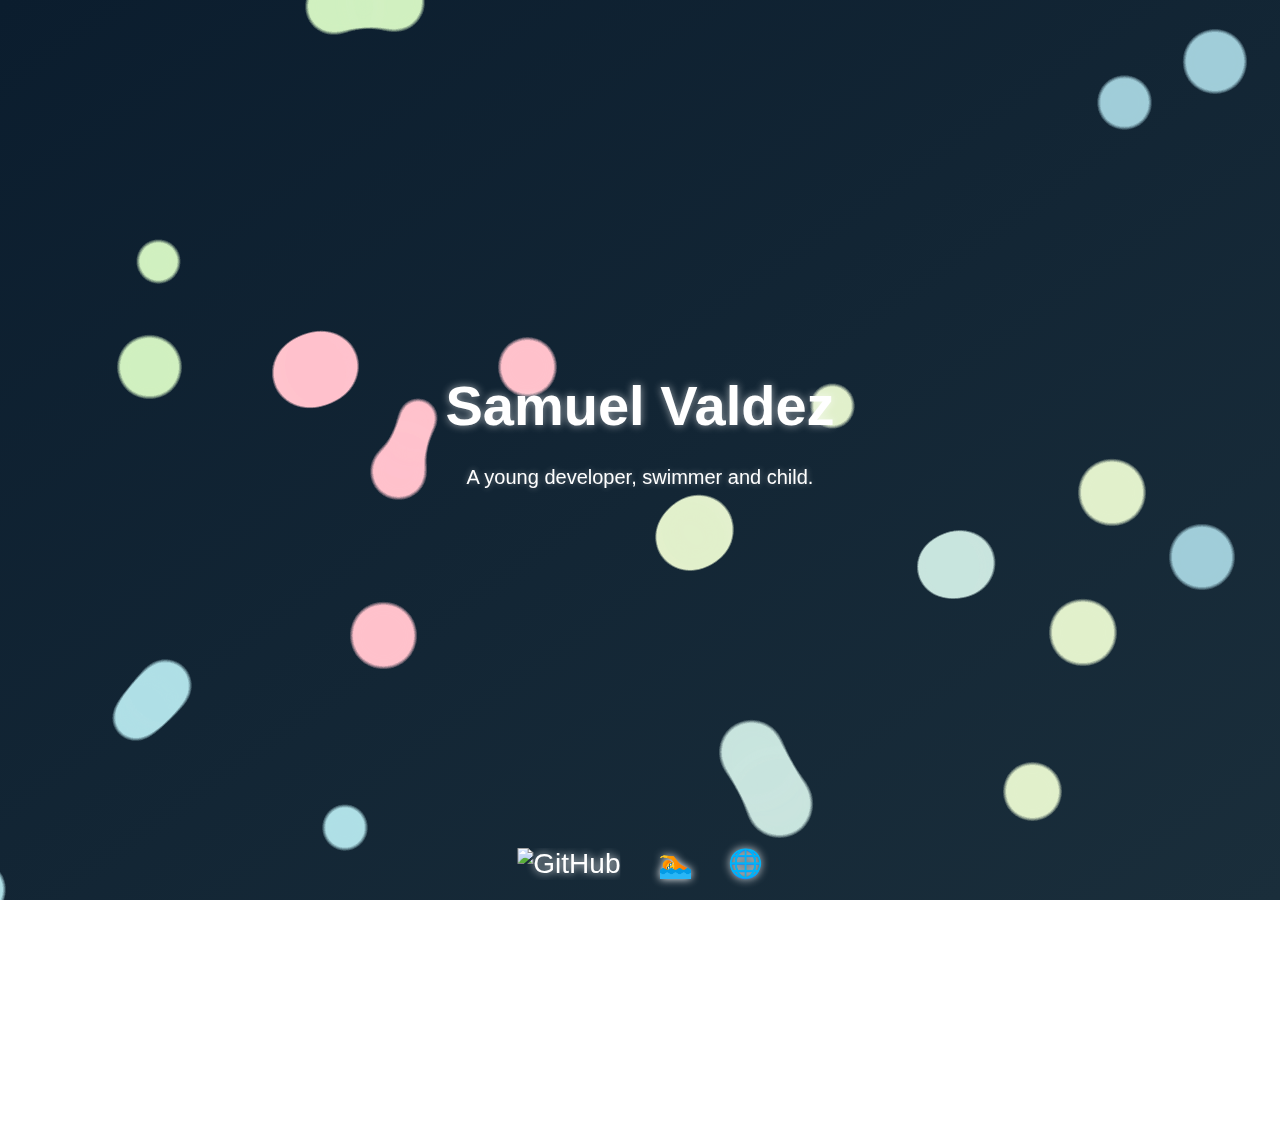
==== index.html @ 8b7f324b "Update index.html" ====
<!DOCTYPE html>
<html lang="en">
<head>
  <meta charset="UTF-8" />
  <title>Soothing Blob Galaxy</title>
  <style>
    html, body {
      margin: 0;
      padding: 0;
      overflow-x: auto;
      overflow-y: hidden;
      font-family: 'Segoe UI', sans-serif;
      scroll-behavior: smooth;
    }

    body {
      width: 200vw; /* Two horizontal sections */
      height: 100vh;
      background: linear-gradient(to bottom right, #0b1d2e, #1a2e3b);
      position: relative;
    }

    .section {
      position: relative;
      width: 100vw;
      height: 100vh;
      float: left;
    }

    .gooey-container {
      position: absolute;
      top: 0;
      left: 0;
      width: 200vw;
      height: 100vh;
      filter: url(#goo);
      pointer-events: none;
    }

    .blob {
      position: absolute;
      border-radius: 50%;
      mix-blend-mode: normal;
      animation: slow-jiggle 12s ease-in-out infinite;
      transform-origin: center;
      opacity: 0.6;
      box-shadow: 0 0 60px rgba(255, 255, 255, 0.1);
    }

    @keyframes slow-jiggle {
      0%, 100% { transform: scale(1) rotate(0deg); }
      50%  { transform: scale(1.02, 0.98) rotate(2deg); }
    }

    .name {
      position: absolute;
      color: white;
      font-size: 56px;
      font-weight: 600;
      z-index: 10;
      pointer-events: none;
      top: 45%;
      left: 50%;
      transform: translate(-50%, -50%);
      text-align: center;
      text-shadow: 0 0 8px rgba(255, 255, 255, 0.6);
    }

    .tagline {
      position: absolute;
      color: white;
      font-size: 20px;
      font-weight: 300;
      z-index: 10;
      pointer-events: none;
      top: 53%;
      left: 50%;
      transform: translate(-50%, -50%);
      text-align: center;
      text-shadow: 0 0 6px rgba(255, 255, 255, 0.4);
    }

    .footer-icons {
      position: absolute;
      bottom: 20px;
      left: 50%;
      transform: translateX(-50%);
      z-index: 20;
      text-align: center;
    }

    .footer-icons a {
      margin: 0 15px;
      font-size: 28px;
      color: white;
      text-decoration: none;
      text-shadow: 0 0 8px white;
      transition: transform 0.4s, color 0.4s;
    }

    .footer-icons a:hover {
      transform: scale(1.1);
      color: #80dfff;
      text-shadow: 0 0 10px #80dfff;
    }

    /* Optional: Hide scrollbar for aesthetic */
    ::-webkit-scrollbar {
      display: none;
    }
  </style>
</head>
<body>

  <!-- Section 1 -->
  <div class="section">
    <div class="name">Samuel Valdez</div>
    <div class="tagline">A young developer, swimmer and child.</div>
    <div class="footer-icons">
      <a href="https://github.com" target="_blank" title="GitHub">
        <img src="https://cdn.jsdelivr.net/gh/devicons/devicon/icons/github/github-original.svg" alt="GitHub" width="32" height="32" />
      </a>
      <a href="https://swimgym.nl" target="_blank" title="Swimgym">🏊</a>
      <a href="https://efrenvaldez.pro" target="_blank" title="efrenvaldez.pro">🌐</a>
    </div>
  </div>

  <!-- Section 2 -->
  <div class="section">
    <div class="name">Projects</div>
    <div class="tagline">A collection of my work and creations.</div>
  </div>

  <!-- Gooey Blobs -->
  <div class="gooey-container" id="container"></div>

  <!-- SVG Filter -->
  <svg xmlns="http://www.w3.org/2000/svg" style="display:none;">
    <filter id="goo">
      <feGaussianBlur in="SourceGraphic" stdDeviation="10" result="blur" />
      <feColorMatrix in="blur" mode="matrix"
        values="1 0 0 0 0  
                0 1 0 0 0  
                0 0 1 0 0  
                0 0 0 20 -10" result="goo" />
      <feComposite in="SourceGraphic" in2="goo" operator="atop"/>
    </filter>
  </svg>

  <!-- Blob Script -->
  <script>
    const container = document.getElementById('container');
    const width = window.innerWidth * 2; // cover 200vw
    const height = window.innerHeight;

    const softColors = [
      '#FFC1CC', '#D0F0C0', '#B0E0E6', '#E0BBE4',
      '#FCD5CE', '#C9E4DE', '#FFDAC1', '#B5EAD7',
      '#E2F0CB', '#A0CED9'
    ];

    const blobData = [];

    const groups = softColors.map(color => ({
      color,
      centerX: Math.random() * width,
      centerY: Math.random() * height
    }));

    groups.forEach(group => {
      for (let i = 0; i < 6; i++) {
        const size = 60 + Math.random() * 30;
        const angle = Math.random() * Math.PI * 2;
        const radius = 120 + Math.random() * 180;
        const speed = 0.001 + Math.random() * 0.0025;

        const blob = document.createElement('div');
        blob.className = 'blob';
        blob.style.width = size + 'px';
        blob.style.height = size + 'px';
        blob.style.background = group.color;
        container.appendChild(blob);

        blobData.push({ el: blob, group, angle, radius, speed });
      }
    });

    function animate() {
      blobData.forEach(blob => {
        blob.angle += blob.speed;
        const x = blob.group.centerX + Math.cos(blob.angle) * blob.radius;
        const y = blob.group.centerY + Math.sin(blob.angle) * blob.radius;
        blob.el.style.left = x + 'px';
        blob.el.style.top = y + 'px';
      });

      requestAnimationFrame(animate);
    }

    animate();

    // Center screen on load
    window.onload = () => {
      window.scrollTo({
        left: window.innerWidth,
        top: 0,
        behavior: 'smooth'
      });
    };
  </script>
</body>
</html>
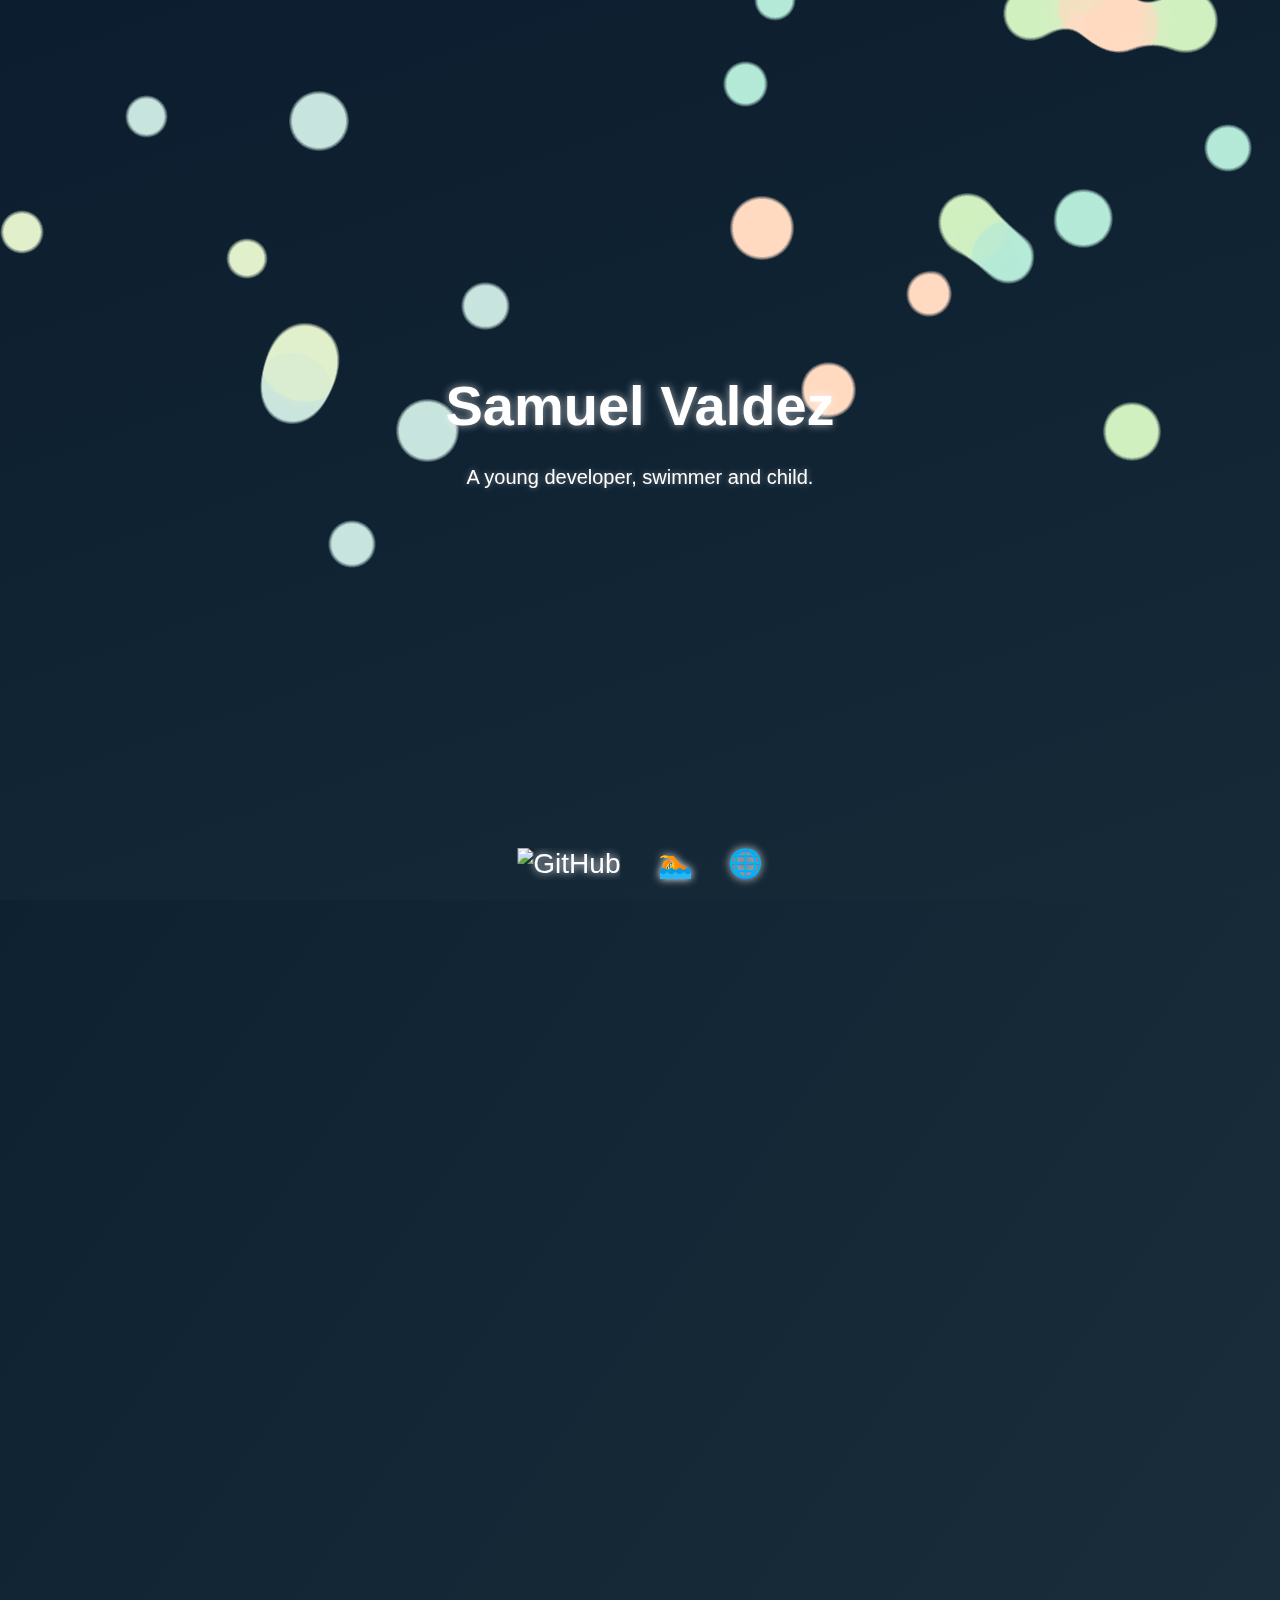
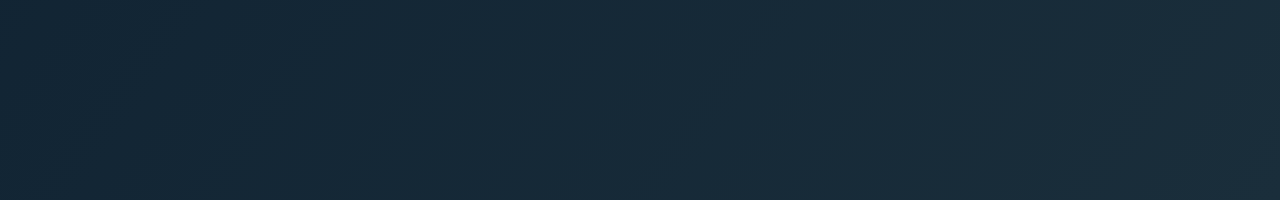
==== commit 67bb3d80: "Update index.html" ====
--- a/index.html
+++ b/index.html
@@ -5,13 +5,15 @@
   <title>Soothing Blob Galaxy</title>
   <style>
     html, body {
-      margin: 0;
-      padding: 0;
-      overflow-x: auto;
-      overflow-y: hidden;
-      font-family: 'Segoe UI', sans-serif;
-      scroll-behavior: smooth;
-    }
+  margin: 0;
+  background: linear-gradient(to bottom right, #0b1d2e, #1a2e3b);
+  overflow-y: scroll;
+  overflow-x: hidden;
+  font-family: 'Segoe UI', sans-serif;
+  width: 100vw;
+  height: 200vh; /* two vertical sections */
+  position: relative;
+}
 
     body {
       width: 200vw; /* Two horizontal sections */
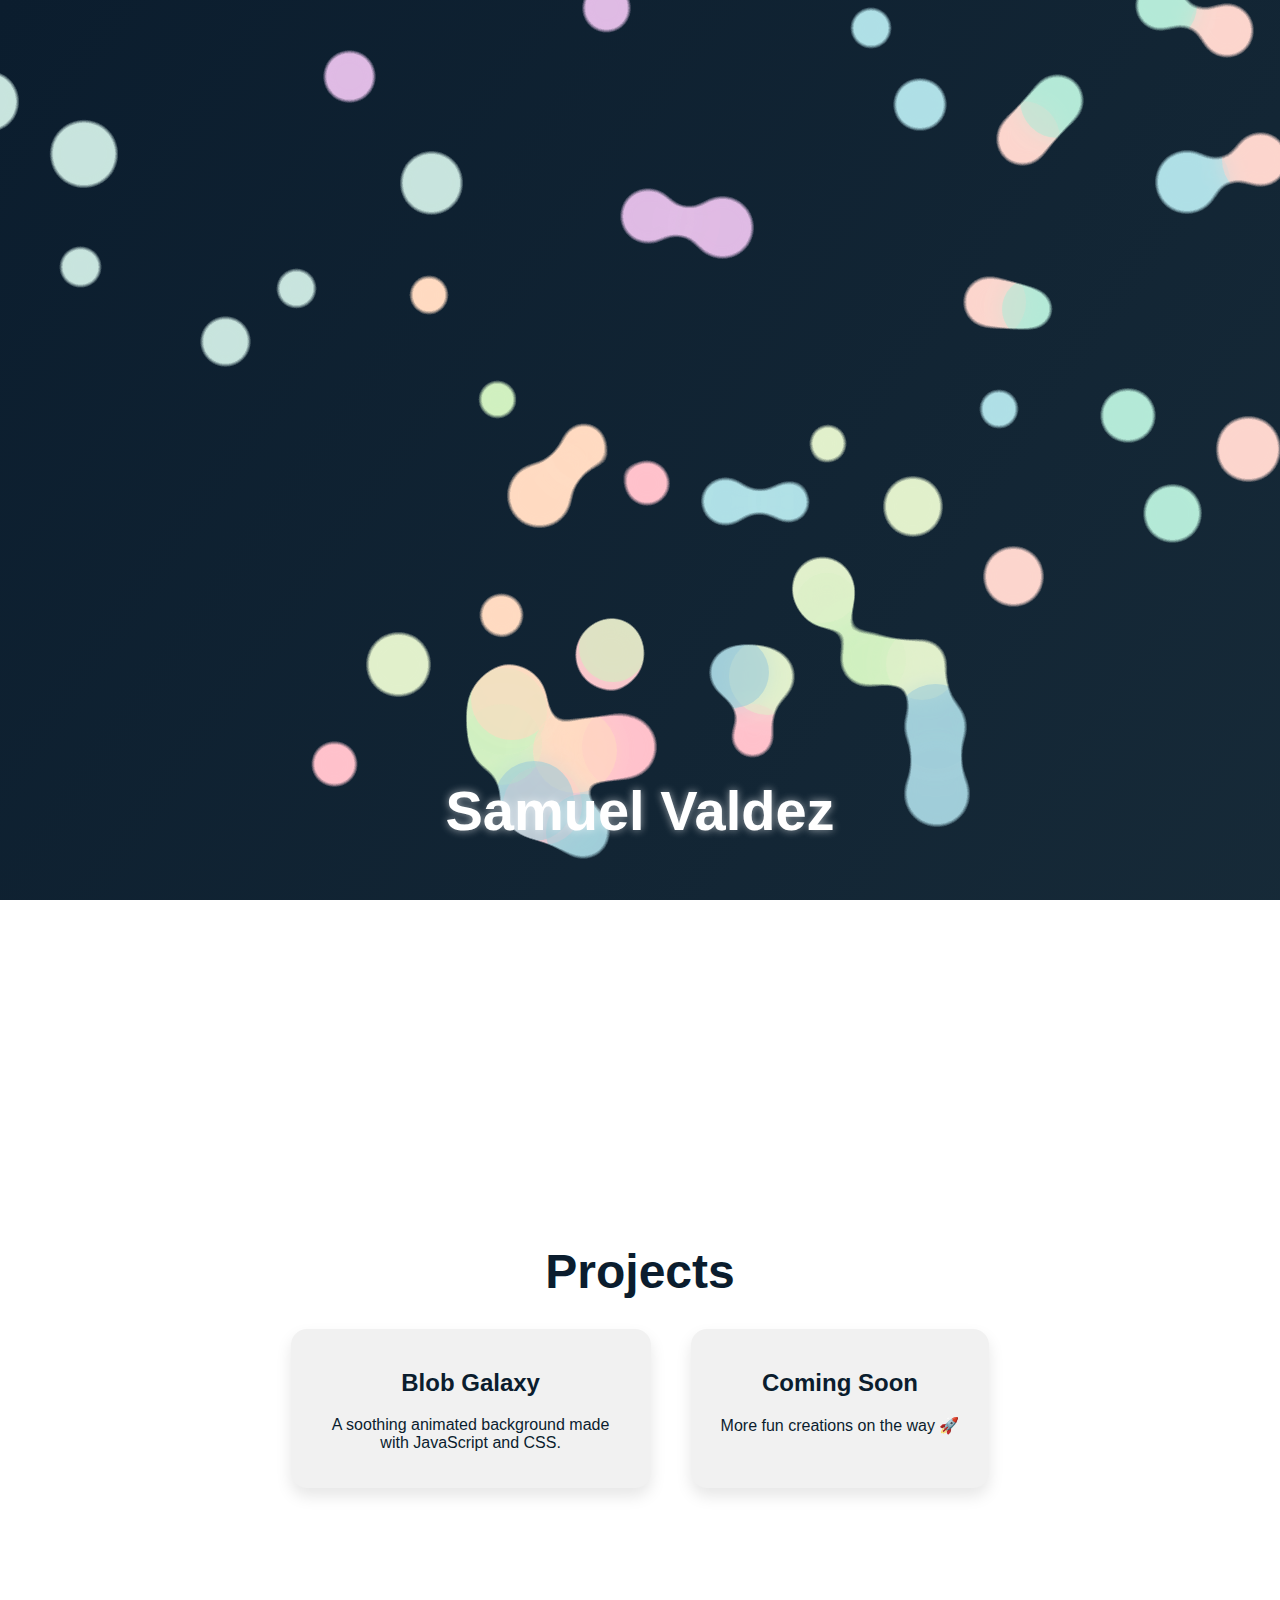
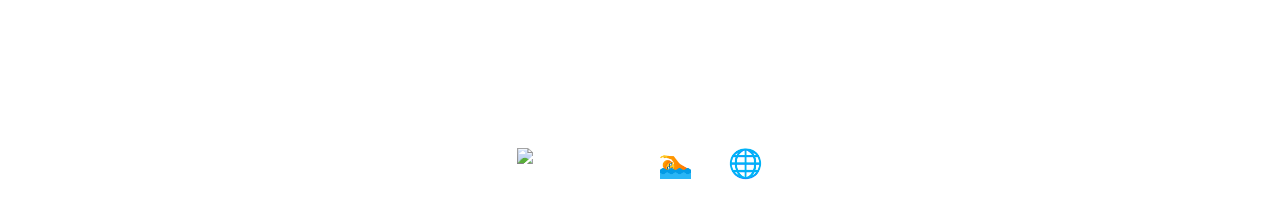
==== commit 5c030da7: "Update index.html" ====
--- a/index.html
+++ b/index.html
@@ -4,39 +4,23 @@
   <meta charset="UTF-8" />
   <title>Soothing Blob Galaxy</title>
   <style>
-    html, body {
-  margin: 0;
-  background: linear-gradient(to bottom right, #0b1d2e, #1a2e3b);
-  overflow-y: scroll;
-  overflow-x: hidden;
-  font-family: 'Segoe UI', sans-serif;
-  width: 100vw;
-  height: 200vh; /* two vertical sections */
-  position: relative;
-}
-
     body {
-      width: 200vw; /* Two horizontal sections */
-      height: 100vh;
+      margin: 0;
       background: linear-gradient(to bottom right, #0b1d2e, #1a2e3b);
+      overflow-y: scroll;
+      overflow-x: hidden;
+      font-family: 'Segoe UI', sans-serif;
+      width: 100vw;
+      height: 200vh;
       position: relative;
     }
 
-    .section {
-      position: relative;
-      width: 100vw;
-      height: 100vh;
-      float: left;
-    }
-
     .gooey-container {
       position: absolute;
       top: 0;
-      left: 0;
-      width: 200vw;
+      width: 100vw;
       height: 100vh;
       filter: url(#goo);
-      pointer-events: none;
     }
 
     .blob {
@@ -47,6 +31,7 @@
       transform-origin: center;
       opacity: 0.6;
       box-shadow: 0 0 60px rgba(255, 255, 255, 0.1);
+      transition: opacity 2s ease;
     }
 
     @keyframes slow-jiggle {
@@ -85,10 +70,9 @@
     .footer-icons {
       position: absolute;
       bottom: 20px;
-      left: 50%;
-      transform: translateX(-50%);
+      width: 100vw;
+      text-align: center;
       z-index: 20;
-      text-align: center;
     }
 
     .footer-icons a {
@@ -106,37 +90,76 @@
       text-shadow: 0 0 10px #80dfff;
     }
 
-    /* Optional: Hide scrollbar for aesthetic */
-    ::-webkit-scrollbar {
-      display: none;
+    /* Projects Section */
+    .projects-section {
+      position: absolute;
+      top: 100vh;
+      width: 100vw;
+      height: 100vh;
+      background: white;
+      color: #0b1d2e;
+      display: flex;
+      flex-direction: column;
+      align-items: center;
+      justify-content: center;
+      padding: 40px;
+      box-sizing: border-box;
+    }
+
+    .projects-section h1 {
+      font-size: 48px;
+      margin-bottom: 30px;
+    }
+
+    .project-list {
+      display: flex;
+      gap: 40px;
+      flex-wrap: wrap;
+      justify-content: center;
+    }
+
+    .project-card {
+      background: #f1f1f1;
+      padding: 20px 30px;
+      border-radius: 16px;
+      box-shadow: 0 8px 16px rgba(0,0,0,0.1);
+      max-width: 300px;
+      text-align: center;
+      transition: transform 0.3s ease;
+    }
+
+    .project-card:hover {
+      transform: translateY(-5px);
     }
   </style>
 </head>
 <body>
-
-  <!-- Section 1 -->
-  <div class="section">
-    <div class="name">Samuel Valdez</div>
-    <div class="tagline">A young developer, swimmer and child.</div>
-    <div class="footer-icons">
-      <a href="https://github.com" target="_blank" title="GitHub">
-        <img src="https://cdn.jsdelivr.net/gh/devicons/devicon/icons/github/github-original.svg" alt="GitHub" width="32" height="32" />
-      </a>
-      <a href="https://swimgym.nl" target="_blank" title="Swimgym">🏊</a>
-      <a href="https://efrenvaldez.pro" target="_blank" title="efrenvaldez.pro">🌐</a>
+  <div class="name">Samuel Valdez</div>
+  <div class="tagline">A young developer, swimmer and child.</div>
+  <div class="gooey-container" id="container"></div>
+
+  <div class="footer-icons">
+    <a href="https://github.com" target="_blank" title="GitHub">
+      <img src="https://cdn.jsdelivr.net/gh/devicons/devicon/icons/github/github-original.svg" alt="GitHub" width="32" height="32" />
+    </a>
+    <a href="https://swimgym.nl" target="_blank" title="Swimgym">🏊</a>
+    <a href="https://efrenvaldez.pro" target="_blank" title="efrenvaldez.pro">🌐</a>
+  </div>
+
+  <div class="projects-section">
+    <h1>Projects</h1>
+    <div class="project-list">
+      <div class="project-card">
+        <h2>Blob Galaxy</h2>
+        <p>A soothing animated background made with JavaScript and CSS.</p>
+      </div>
+      <div class="project-card">
+        <h2>Coming Soon</h2>
+        <p>More fun creations on the way 🚀</p>
+      </div>
     </div>
   </div>
 
-  <!-- Section 2 -->
-  <div class="section">
-    <div class="name">Projects</div>
-    <div class="tagline">A collection of my work and creations.</div>
-  </div>
-
-  <!-- Gooey Blobs -->
-  <div class="gooey-container" id="container"></div>
-
-  <!-- SVG Filter -->
   <svg xmlns="http://www.w3.org/2000/svg" style="display:none;">
     <filter id="goo">
       <feGaussianBlur in="SourceGraphic" stdDeviation="10" result="blur" />
@@ -149,10 +172,9 @@
     </filter>
   </svg>
 
-  <!-- Blob Script -->
   <script>
     const container = document.getElementById('container');
-    const width = window.innerWidth * 2; // cover 200vw
+    const width = window.innerWidth;
     const height = window.innerHeight;
 
     const softColors = [
@@ -200,15 +222,6 @@
     }
 
     animate();
-
-    // Center screen on load
-    window.onload = () => {
-      window.scrollTo({
-        left: window.innerWidth,
-        top: 0,
-        behavior: 'smooth'
-      });
-    };
   </script>
 </body>
 </html>
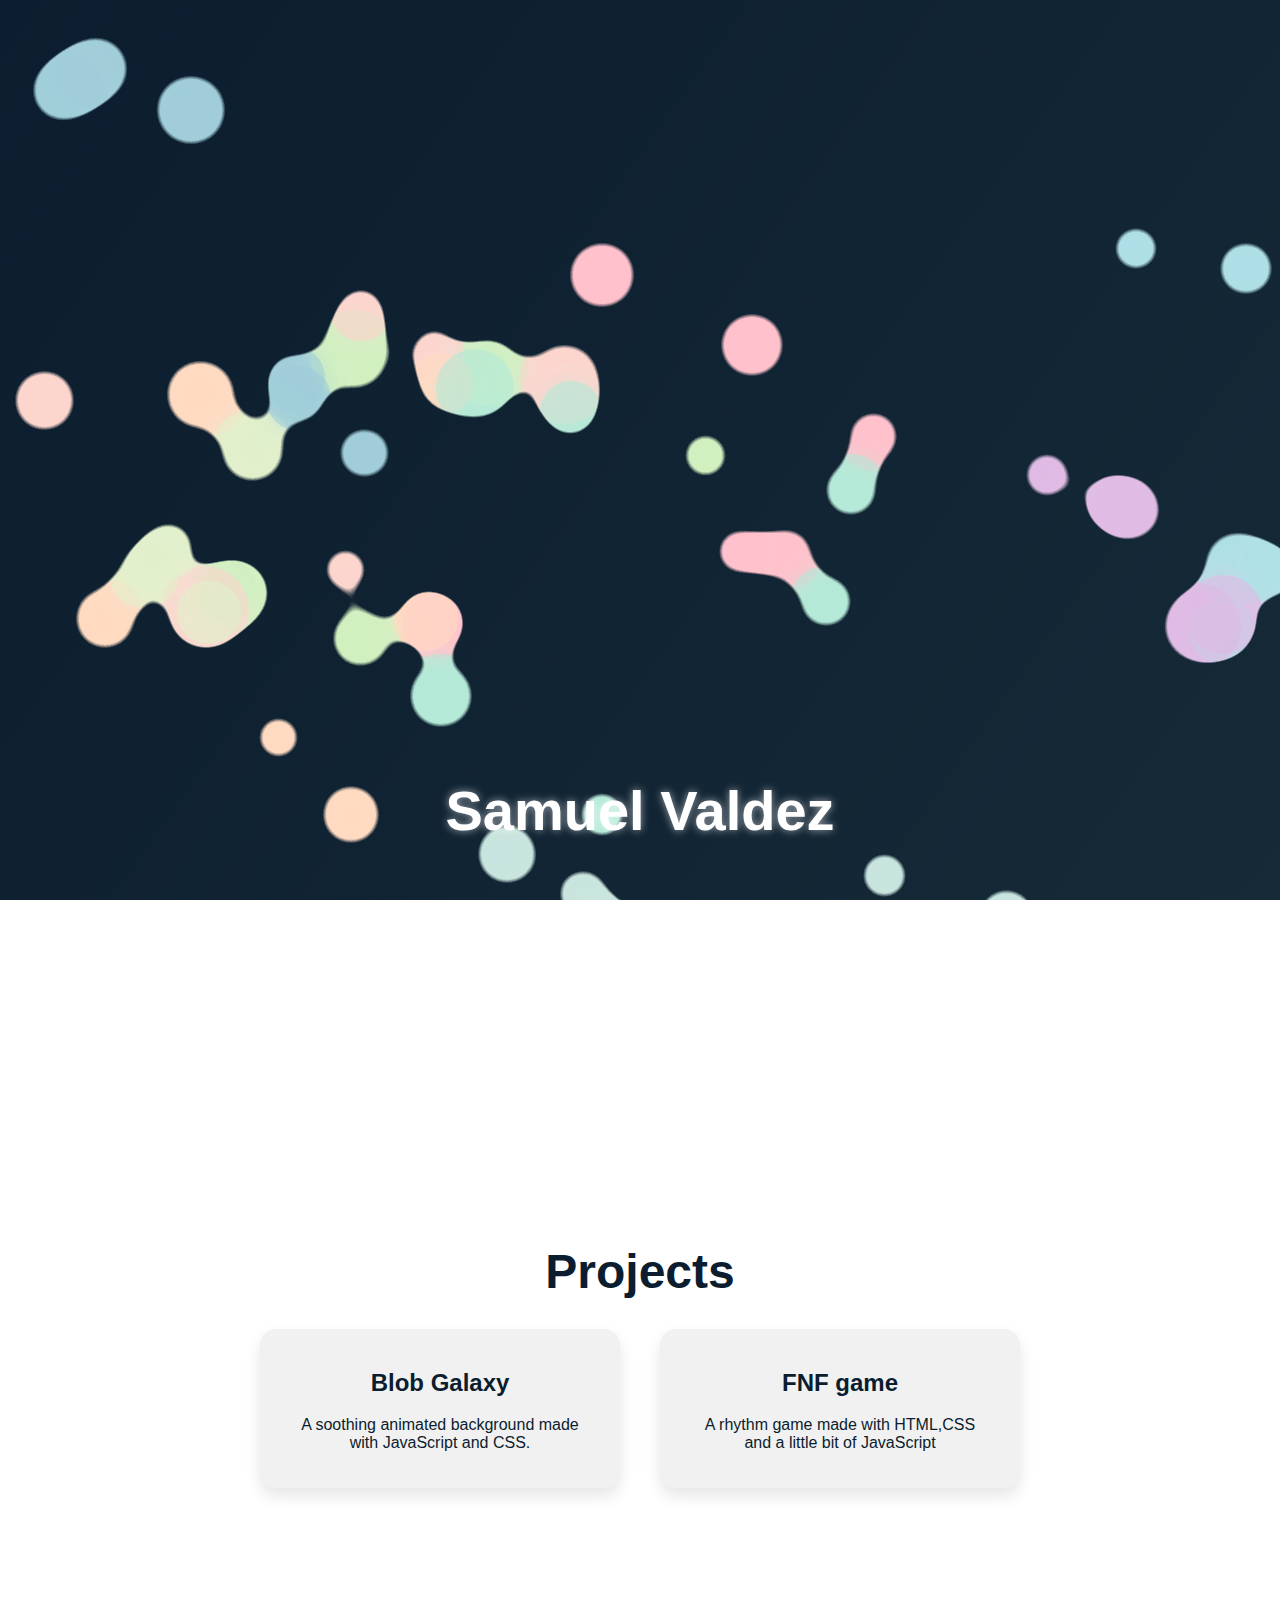
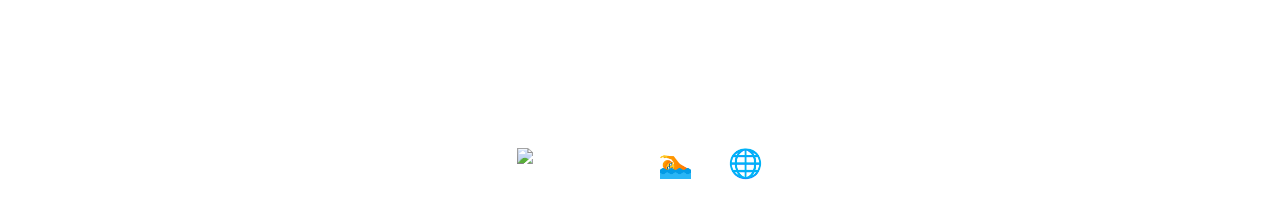
==== commit db578249: "Update index.html" ====
--- a/index.html
+++ b/index.html
@@ -154,8 +154,8 @@
         <p>A soothing animated background made with JavaScript and CSS.</p>
       </div>
       <div class="project-card">
-        <h2>Coming Soon</h2>
-        <p>More fun creations on the way 🚀</p>
+        <h2>FNF game</h2>
+        <p>A rhythm game made with HTML,CSS and a little bit of JavaScript</p>
       </div>
     </div>
   </div>
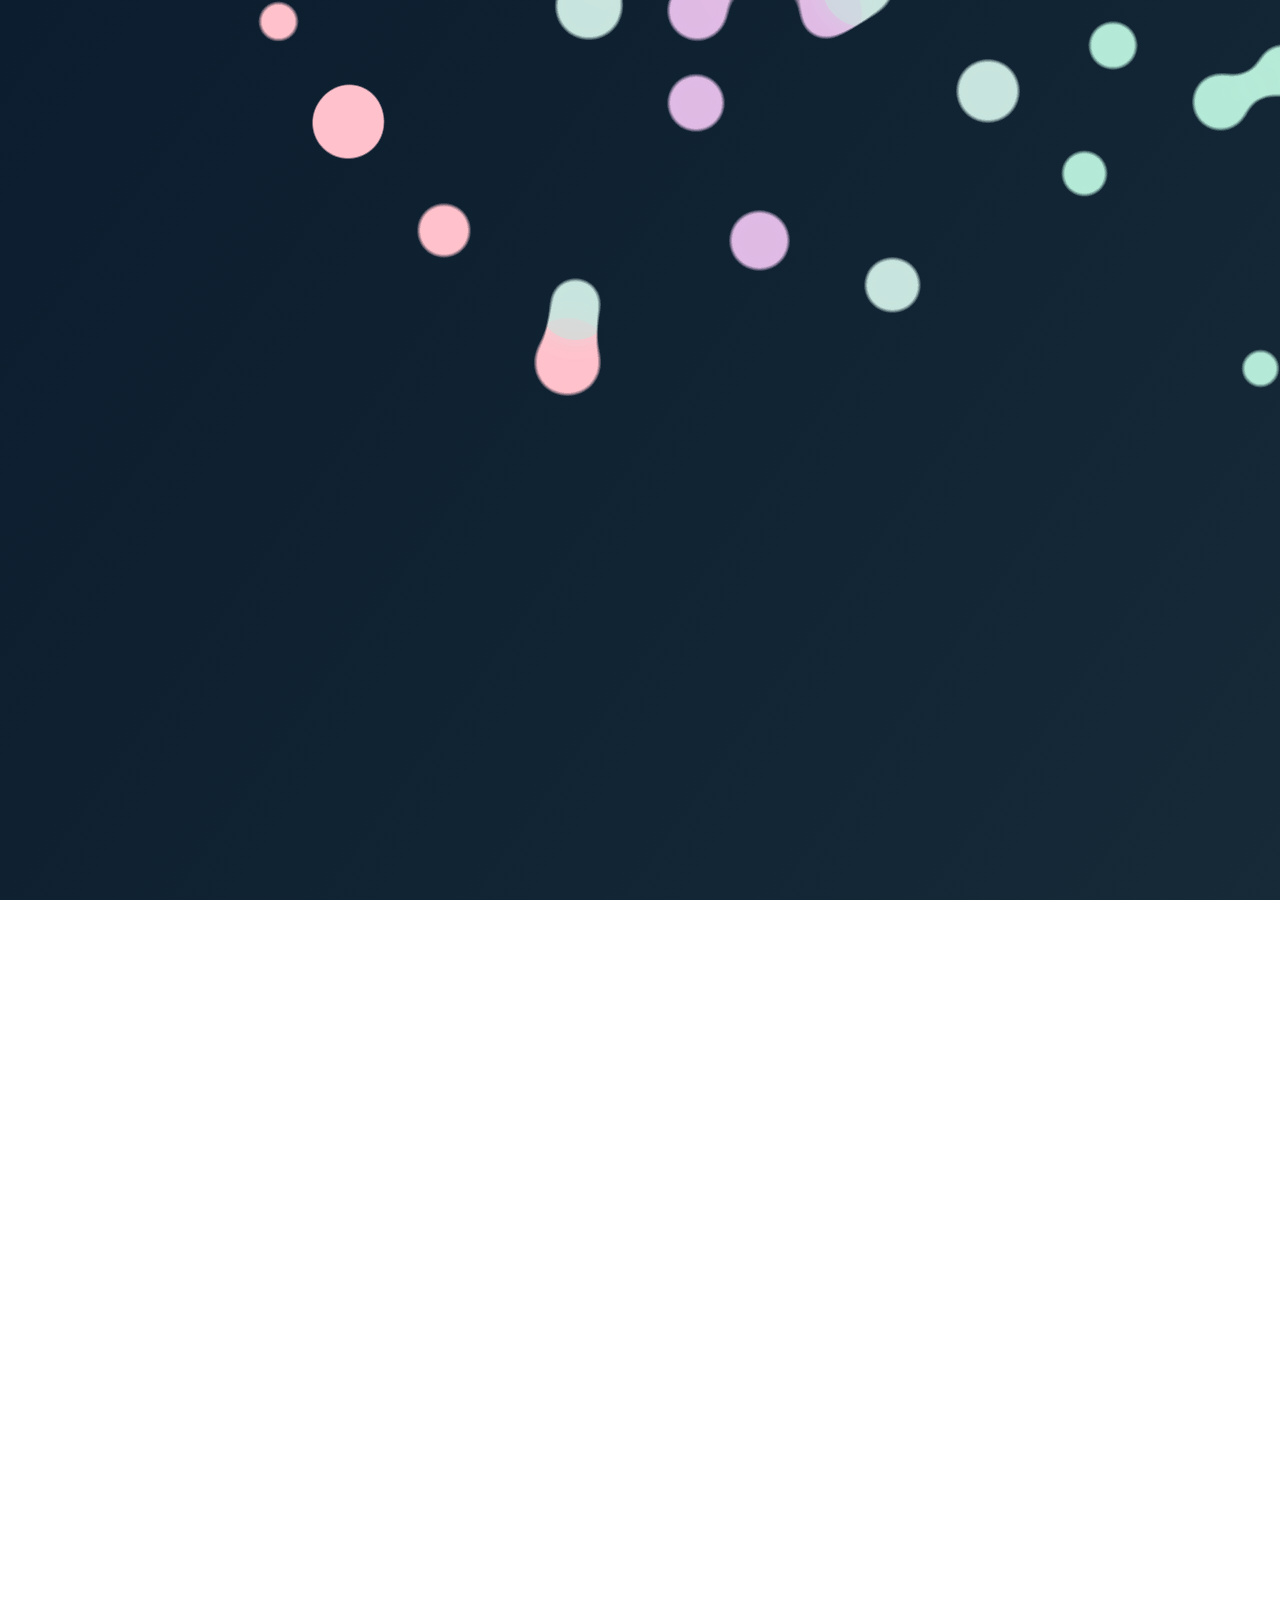
==== commit 2d0b7768: "Update index.html" ====
--- a/index.html
+++ b/index.html
@@ -4,22 +4,88 @@
   <meta charset="UTF-8" />
   <title>Soothing Blob Galaxy</title>
   <style>
+    html, body {
+      margin: 0;
+      padding: 0;
+      overflow-x: scroll;
+      overflow-y: scroll;
+      font-family: 'Segoe UI', sans-serif;
+      scroll-behavior: smooth;
+    }
+
     body {
-      margin: 0;
       background: linear-gradient(to bottom right, #0b1d2e, #1a2e3b);
-      overflow-y: scroll;
-      overflow-x: hidden;
-      font-family: 'Segoe UI', sans-serif;
-      width: 100vw;
-      height: 200vh;
+    }
+
+    .section {
+      width: 300vw;
+      height: 100vh;
       position: relative;
     }
 
-    .gooey-container {
-      position: absolute;
-      top: 0;
+    .intro {
       width: 100vw;
       height: 100vh;
+      display: flex;
+      flex-direction: column;
+      align-items: center;
+      justify-content: center;
+      color: white;
+      text-align: center;
+      position: absolute;
+      left: 50%;
+      top: 50%;
+      transform: translate(-50%, -50%);
+      z-index: 10;
+      pointer-events: none;
+      text-shadow: 0 0 8px rgba(255, 255, 255, 0.6);
+    }
+
+    .name {
+      font-size: 56px;
+      font-weight: 600;
+      margin: 0;
+    }
+
+    .tagline {
+      font-size: 20px;
+      font-weight: 300;
+      margin-top: 10px;
+    }
+
+    .footer-icons {
+      position: absolute;
+      bottom: 20px;
+      width: 100vw;
+      text-align: center;
+      z-index: 20;
+      left: 150vw;
+      transform: translateX(-50%);
+    }
+
+    .footer-icons a {
+      margin: 0 15px;
+      font-size: 28px;
+      color: white;
+      text-decoration: none;
+      text-shadow: 0 0 8px white;
+      transition: transform 0.4s, color 0.4s;
+    }
+
+    .footer-icons a:hover {
+      transform: scale(1.1);
+      color: #80dfff;
+      text-shadow: 0 0 10px #80dfff;
+    }
+
+    .gooey-container {
+      position: fixed;
+      top: 0;
+      left: 0;
+      width: 300vw;
+      height: 100vh;
+      z-index: 1;
+      pointer-events: none;
       filter: url(#goo);
     }
 
@@ -38,105 +104,19 @@
       0%, 100% { transform: scale(1) rotate(0deg); }
       50%  { transform: scale(1.02, 0.98) rotate(2deg); }
     }
-
-    .name {
-      position: absolute;
-      color: white;
-      font-size: 56px;
-      font-weight: 600;
-      z-index: 10;
-      pointer-events: none;
-      top: 45%;
-      left: 50%;
-      transform: translate(-50%, -50%);
-      text-align: center;
-      text-shadow: 0 0 8px rgba(255, 255, 255, 0.6);
-    }
-
-    .tagline {
-      position: absolute;
-      color: white;
-      font-size: 20px;
-      font-weight: 300;
-      z-index: 10;
-      pointer-events: none;
-      top: 53%;
-      left: 50%;
-      transform: translate(-50%, -50%);
-      text-align: center;
-      text-shadow: 0 0 6px rgba(255, 255, 255, 0.4);
-    }
-
-    .footer-icons {
-      position: absolute;
-      bottom: 20px;
-      width: 100vw;
-      text-align: center;
-      z-index: 20;
-    }
-
-    .footer-icons a {
-      margin: 0 15px;
-      font-size: 28px;
-      color: white;
-      text-decoration: none;
-      text-shadow: 0 0 8px white;
-      transition: transform 0.4s, color 0.4s;
-    }
-
-    .footer-icons a:hover {
-      transform: scale(1.1);
-      color: #80dfff;
-      text-shadow: 0 0 10px #80dfff;
-    }
-
-    /* Projects Section */
-    .projects-section {
-      position: absolute;
-      top: 100vh;
-      width: 100vw;
-      height: 100vh;
-      background: white;
-      color: #0b1d2e;
-      display: flex;
-      flex-direction: column;
-      align-items: center;
-      justify-content: center;
-      padding: 40px;
-      box-sizing: border-box;
-    }
-
-    .projects-section h1 {
-      font-size: 48px;
-      margin-bottom: 30px;
-    }
-
-    .project-list {
-      display: flex;
-      gap: 40px;
-      flex-wrap: wrap;
-      justify-content: center;
-    }
-
-    .project-card {
-      background: #f1f1f1;
-      padding: 20px 30px;
-      border-radius: 16px;
-      box-shadow: 0 8px 16px rgba(0,0,0,0.1);
-      max-width: 300px;
-      text-align: center;
-      transition: transform 0.3s ease;
-    }
-
-    .project-card:hover {
-      transform: translateY(-5px);
-    }
   </style>
 </head>
 <body>
-  <div class="name">Samuel Valdez</div>
-  <div class="tagline">A young developer, swimmer and child.</div>
-  <div class="gooey-container" id="container"></div>
+  <div class="section">
+    <div class="intro">
+      <div class="name">Samuel Valdez</div>
+      <div class="tagline">A young developer, swimmer and child.</div>
+    </div>
+  </div>
+
+  <div class="section" style="background: white; color: black; display: flex; justify-content: center; align-items: center;">
+    <h1 style="font-size: 40px;">Projects</h1>
+  </div>
 
   <div class="footer-icons">
     <a href="https://github.com" target="_blank" title="GitHub">
@@ -146,19 +126,7 @@
     <a href="https://efrenvaldez.pro" target="_blank" title="efrenvaldez.pro">🌐</a>
   </div>
 
-  <div class="projects-section">
-    <h1>Projects</h1>
-    <div class="project-list">
-      <div class="project-card">
-        <h2>Blob Galaxy</h2>
-        <p>A soothing animated background made with JavaScript and CSS.</p>
-      </div>
-      <div class="project-card">
-        <h2>FNF game</h2>
-        <p>A rhythm game made with HTML,CSS and a little bit of JavaScript</p>
-      </div>
-    </div>
-  </div>
+  <div class="gooey-container" id="container"></div>
 
   <svg xmlns="http://www.w3.org/2000/svg" style="display:none;">
     <filter id="goo">
@@ -174,7 +142,7 @@
 
   <script>
     const container = document.getElementById('container');
-    const width = window.innerWidth;
+    const width = window.innerWidth * 3;
     const height = window.innerHeight;
 
     const softColors = [
@@ -222,6 +190,14 @@
     }
 
     animate();
+
+    window.onload = () => {
+      window.scrollTo({
+        left: (document.body.scrollWidth - window.innerWidth) / 2,
+        top: 0,
+        behavior: 'instant'
+      });
+    };
   </script>
 </body>
 </html>
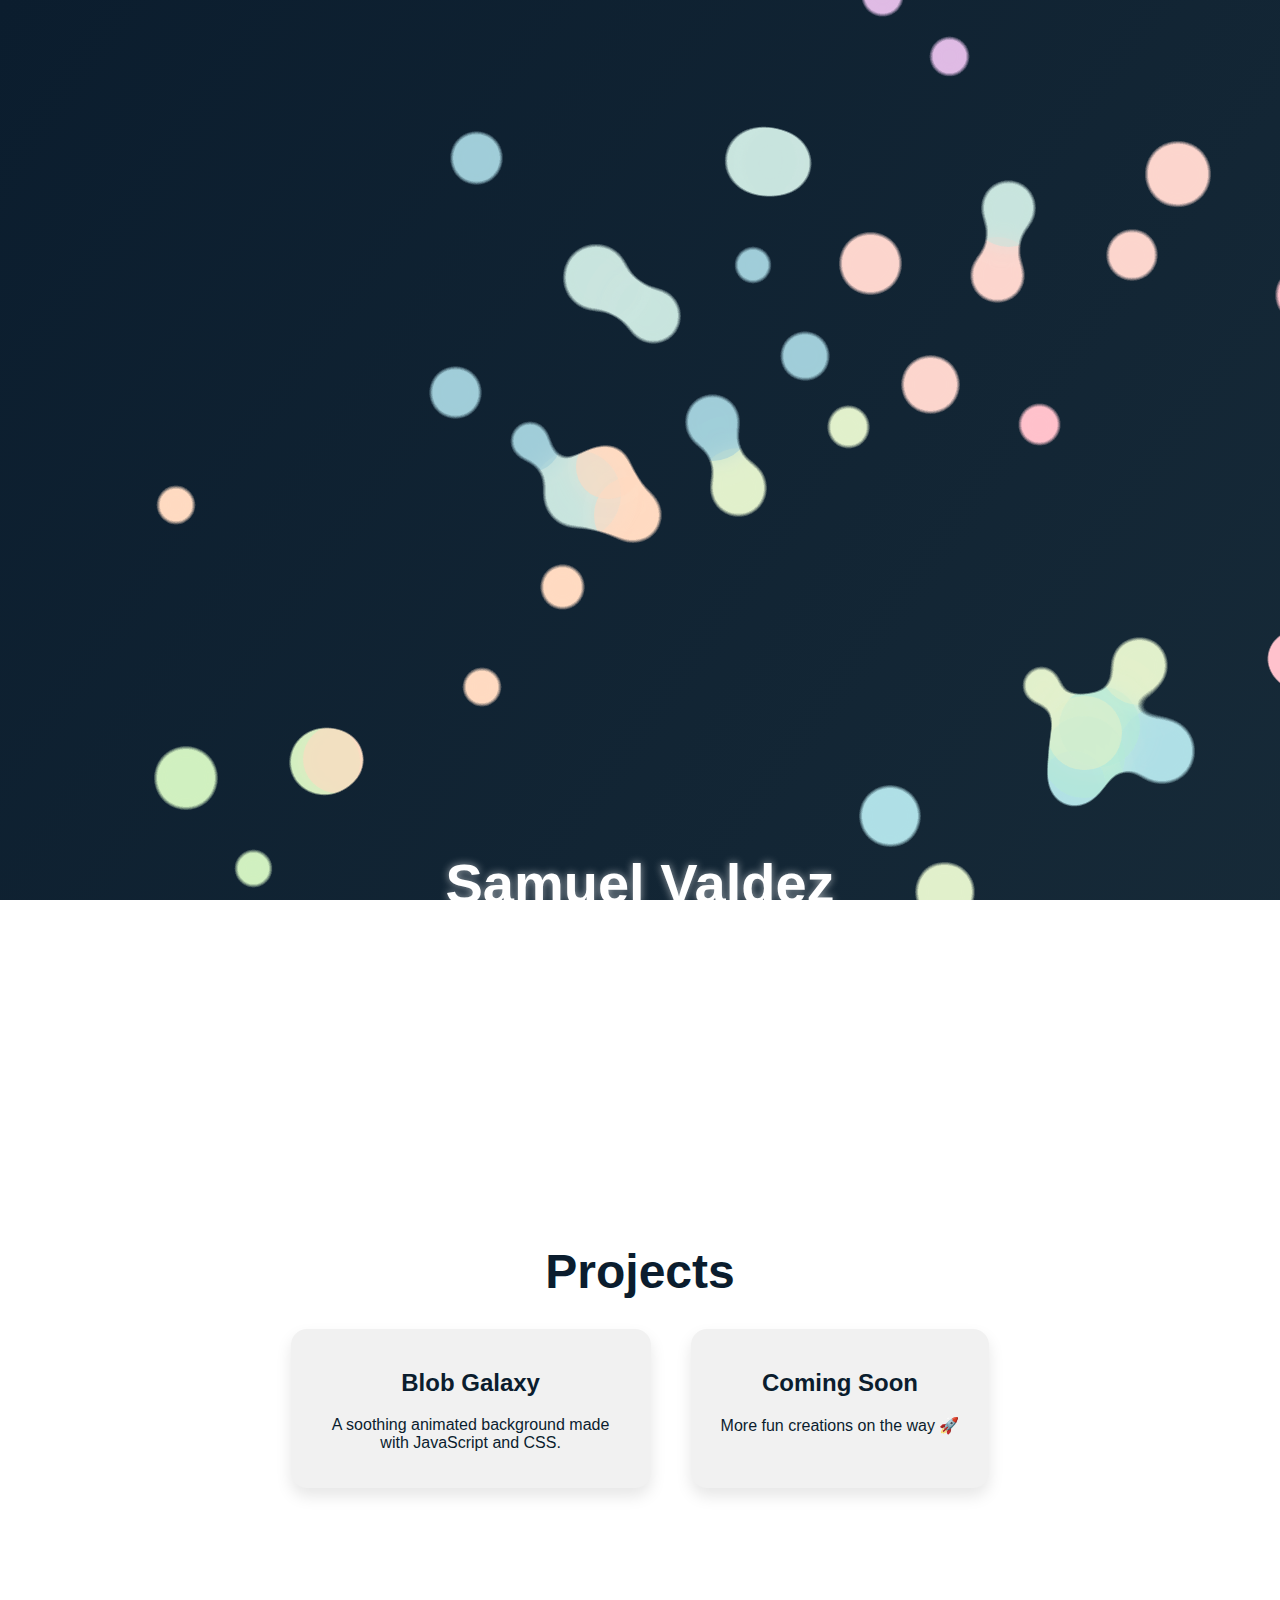
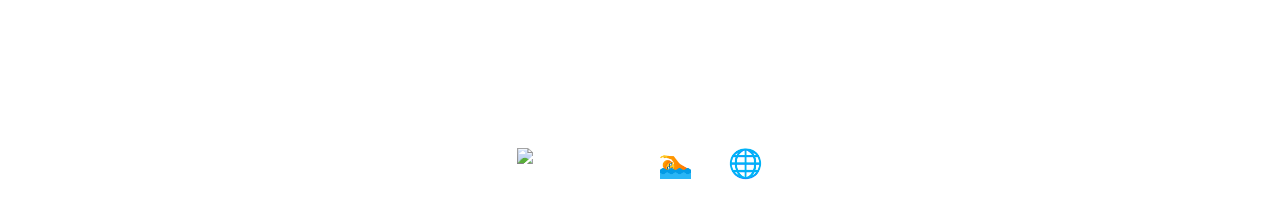
==== commit 7d698e36: "Update index.html" ====
--- a/index.html
+++ b/index.html
@@ -4,53 +4,65 @@
   <meta charset="UTF-8" />
   <title>Soothing Blob Galaxy</title>
   <style>
-    html, body {
+    body {
       margin: 0;
-      padding: 0;
-      overflow-x: scroll;
+      background: linear-gradient(to bottom right, #0b1d2e, #1a2e3b);
       overflow-y: scroll;
+      overflow-x: hidden;
       font-family: 'Segoe UI', sans-serif;
-      scroll-behavior: smooth;
-    }
-
-    body {
-      background: linear-gradient(to bottom right, #0b1d2e, #1a2e3b);
-    }
-
-    .section {
-      width: 300vw;
+      width: 100vw;
+      height: 200vh;
+      position: relative;
+    }
+
+    .gooey-container {
+      position: absolute;
+      top: 0;
+      width: 100vw;
       height: 100vh;
-      position: relative;
+      filter: url(#goo);
+    }
+
+    .blob {
+      position: absolute;
+      border-radius: 50%;
+      mix-blend-mode: normal;
+      animation: slow-jiggle 12s ease-in-out infinite;
+      transform-origin: center;
+      opacity: 0.6;
+      box-shadow: 0 0 60px rgba(255, 255, 255, 0.1);
+      transition: opacity 2s ease;
+    }
+
+    @keyframes slow-jiggle {
+      0%, 100% { transform: scale(1) rotate(0deg); }
+      50%  { transform: scale(1.02, 0.98) rotate(2deg); }
     }
 
     .intro {
-      width: 100vw;
-      height: 100vh;
-      display: flex;
-      flex-direction: column;
-      align-items: center;
-      justify-content: center;
-      color: white;
+      position: absolute;
+      top: 50%;
+      left: 50%;
+      transform: translate(-50%, -50%);
       text-align: center;
-      position: absolute;
-      left: 50%;
-      top: 50%;
-      transform: translate(-50%, -50%);
       z-index: 10;
       pointer-events: none;
-      text-shadow: 0 0 8px rgba(255, 255, 255, 0.6);
     }
 
     .name {
+      color: white;
       font-size: 56px;
       font-weight: 600;
       margin: 0;
+      text-shadow: 0 0 8px rgba(255, 255, 255, 0.6);
     }
 
     .tagline {
+      color: white;
       font-size: 20px;
       font-weight: 300;
       margin-top: 10px;
+      text-shadow: 0 0 6px rgba(255, 255, 255, 0.4);
     }
 
     .footer-icons {
@@ -59,8 +71,6 @@
       width: 100vw;
       text-align: center;
       z-index: 20;
-      left: 150vw;
-      transform: translateX(-50%);
     }
 
     .footer-icons a {
@@ -78,45 +88,55 @@
       text-shadow: 0 0 10px #80dfff;
     }
 
-    .gooey-container {
-      position: fixed;
-      top: 0;
-      left: 0;
-      width: 300vw;
+    .projects-section {
+      position: absolute;
+      top: 100vh;
+      width: 100vw;
       height: 100vh;
-      z-index: 1;
-      pointer-events: none;
-      filter: url(#goo);
-    }
-
-    .blob {
-      position: absolute;
-      border-radius: 50%;
-      mix-blend-mode: normal;
-      animation: slow-jiggle 12s ease-in-out infinite;
-      transform-origin: center;
-      opacity: 0.6;
-      box-shadow: 0 0 60px rgba(255, 255, 255, 0.1);
-      transition: opacity 2s ease;
-    }
-
-    @keyframes slow-jiggle {
-      0%, 100% { transform: scale(1) rotate(0deg); }
-      50%  { transform: scale(1.02, 0.98) rotate(2deg); }
+      background: white;
+      color: #0b1d2e;
+      display: flex;
+      flex-direction: column;
+      align-items: center;
+      justify-content: center;
+      padding: 40px;
+      box-sizing: border-box;
+    }
+
+    .projects-section h1 {
+      font-size: 48px;
+      margin-bottom: 30px;
+    }
+
+    .project-list {
+      display: flex;
+      gap: 40px;
+      flex-wrap: wrap;
+      justify-content: center;
+    }
+
+    .project-card {
+      background: #f1f1f1;
+      padding: 20px 30px;
+      border-radius: 16px;
+      box-shadow: 0 8px 16px rgba(0,0,0,0.1);
+      max-width: 300px;
+      text-align: center;
+      transition: transform 0.3s ease;
+    }
+
+    .project-card:hover {
+      transform: translateY(-5px);
     }
   </style>
 </head>
 <body>
-  <div class="section">
-    <div class="intro">
-      <div class="name">Samuel Valdez</div>
-      <div class="tagline">A young developer, swimmer and child.</div>
-    </div>
+  <div class="intro">
+    <div class="name">Samuel Valdez</div>
+    <div class="tagline">A young developer, swimmer and child.</div>
   </div>
 
-  <div class="section" style="background: white; color: black; display: flex; justify-content: center; align-items: center;">
-    <h1 style="font-size: 40px;">Projects</h1>
-  </div>
+  <div class="gooey-container" id="container"></div>
 
   <div class="footer-icons">
     <a href="https://github.com" target="_blank" title="GitHub">
@@ -126,7 +146,19 @@
     <a href="https://efrenvaldez.pro" target="_blank" title="efrenvaldez.pro">🌐</a>
   </div>
 
-  <div class="gooey-container" id="container"></div>
+  <div class="projects-section">
+    <h1>Projects</h1>
+    <div class="project-list">
+      <div class="project-card">
+        <h2>Blob Galaxy</h2>
+        <p>A soothing animated background made with JavaScript and CSS.</p>
+      </div>
+      <div class="project-card">
+        <h2>Coming Soon</h2>
+        <p>More fun creations on the way 🚀</p>
+      </div>
+    </div>
+  </div>
 
   <svg xmlns="http://www.w3.org/2000/svg" style="display:none;">
     <filter id="goo">
@@ -142,7 +174,7 @@
 
   <script>
     const container = document.getElementById('container');
-    const width = window.innerWidth * 3;
+    const width = window.innerWidth;
     const height = window.innerHeight;
 
     const softColors = [
@@ -190,14 +222,6 @@
     }
 
     animate();
-
-    window.onload = () => {
-      window.scrollTo({
-        left: (document.body.scrollWidth - window.innerWidth) / 2,
-        top: 0,
-        behavior: 'instant'
-      });
-    };
   </script>
 </body>
 </html>
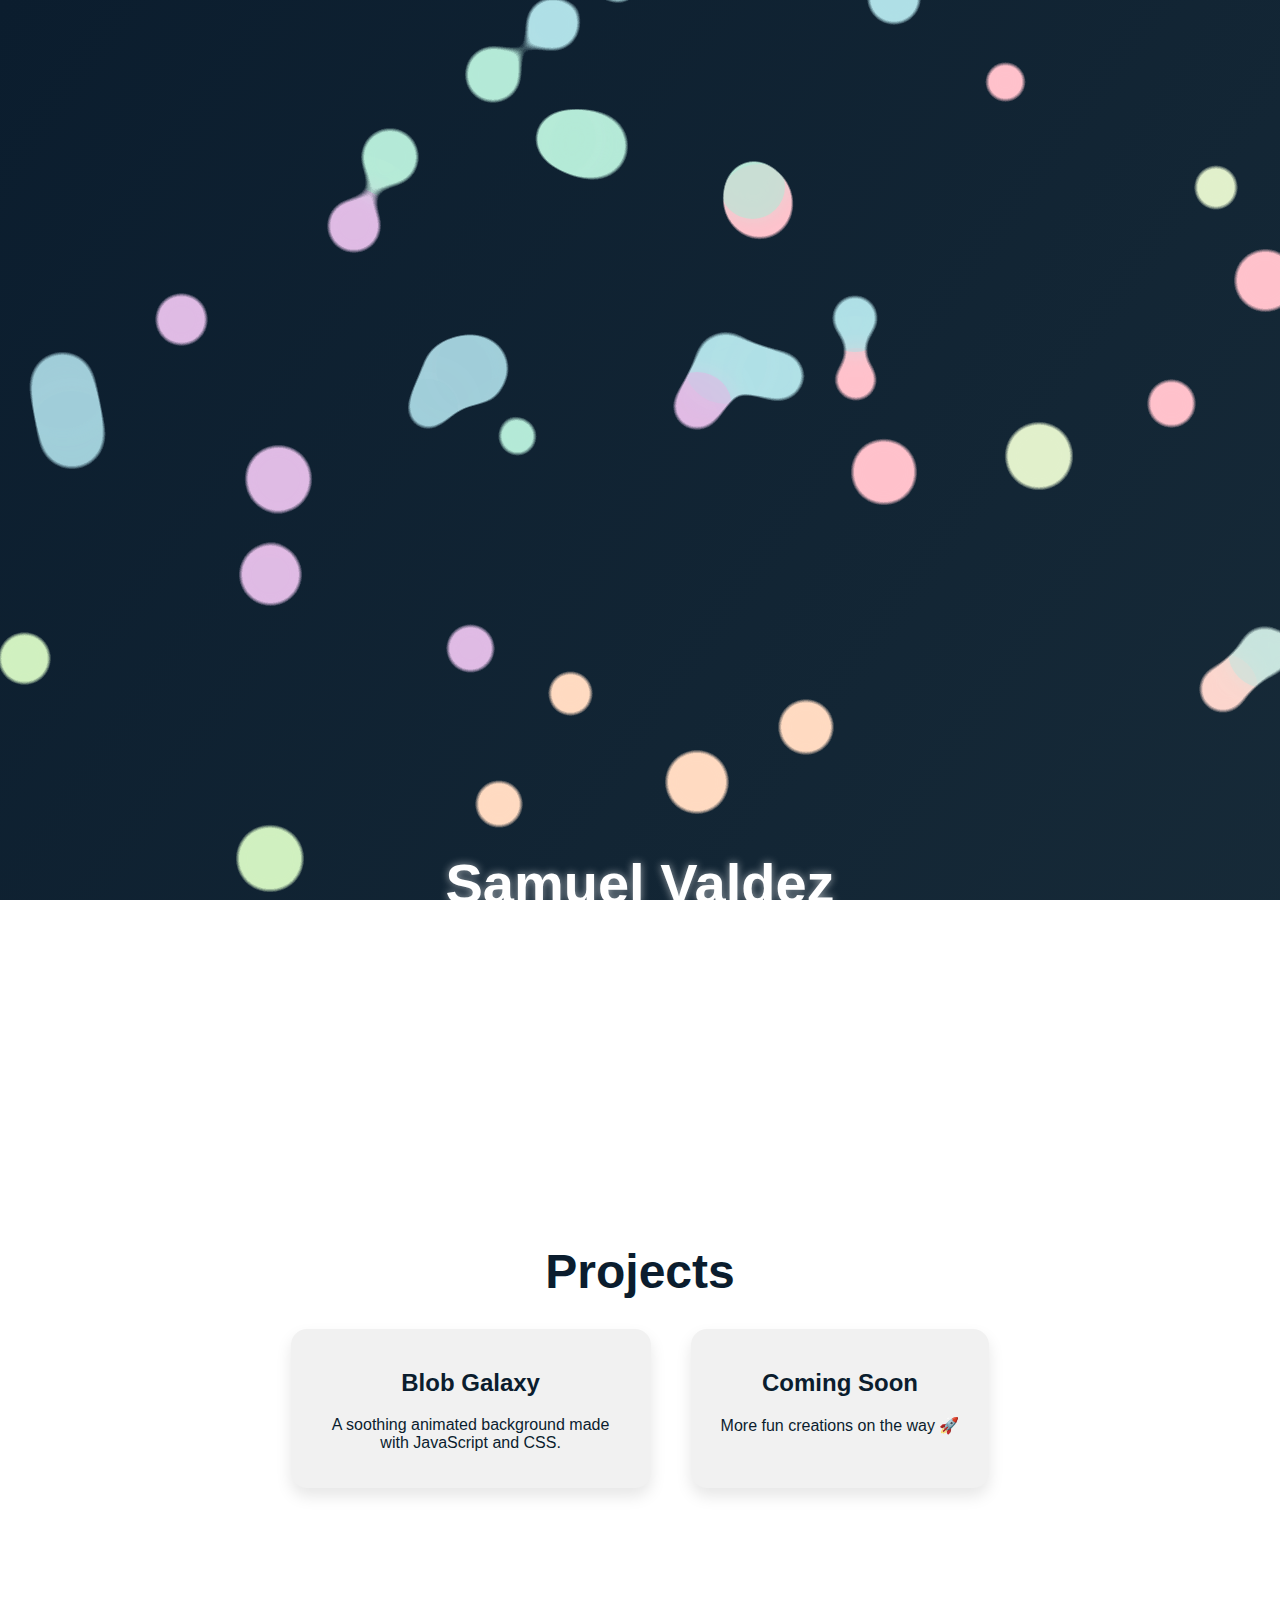
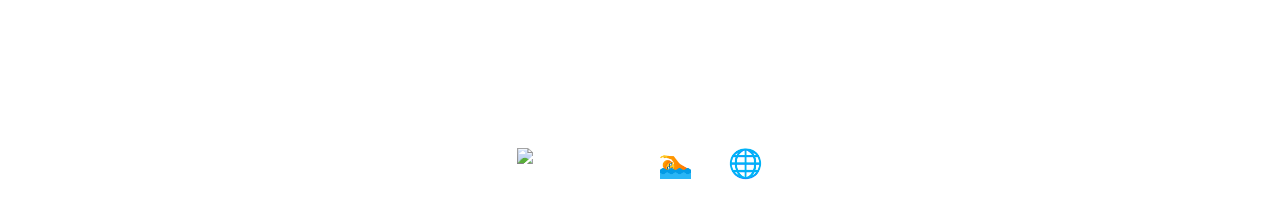
==== commit 12e8656d: "Update index.html" ====
--- a/index.html
+++ b/index.html
@@ -53,7 +53,6 @@
       color: white;
       font-size: 56px;
       font-weight: 600;
-      margin: 0;
       text-shadow: 0 0 8px rgba(255, 255, 255, 0.6);
     }
 
@@ -61,8 +60,8 @@
       color: white;
       font-size: 20px;
       font-weight: 300;
+      text-shadow: 0 0 6px rgba(255, 255, 255, 0.4);
       margin-top: 10px;
-      text-shadow: 0 0 6px rgba(255, 255, 255, 0.4);
     }
 
     .footer-icons {
@@ -88,6 +87,7 @@
       text-shadow: 0 0 10px #80dfff;
     }
 
+    /* Projects Section */
     .projects-section {
       position: absolute;
       top: 100vh;
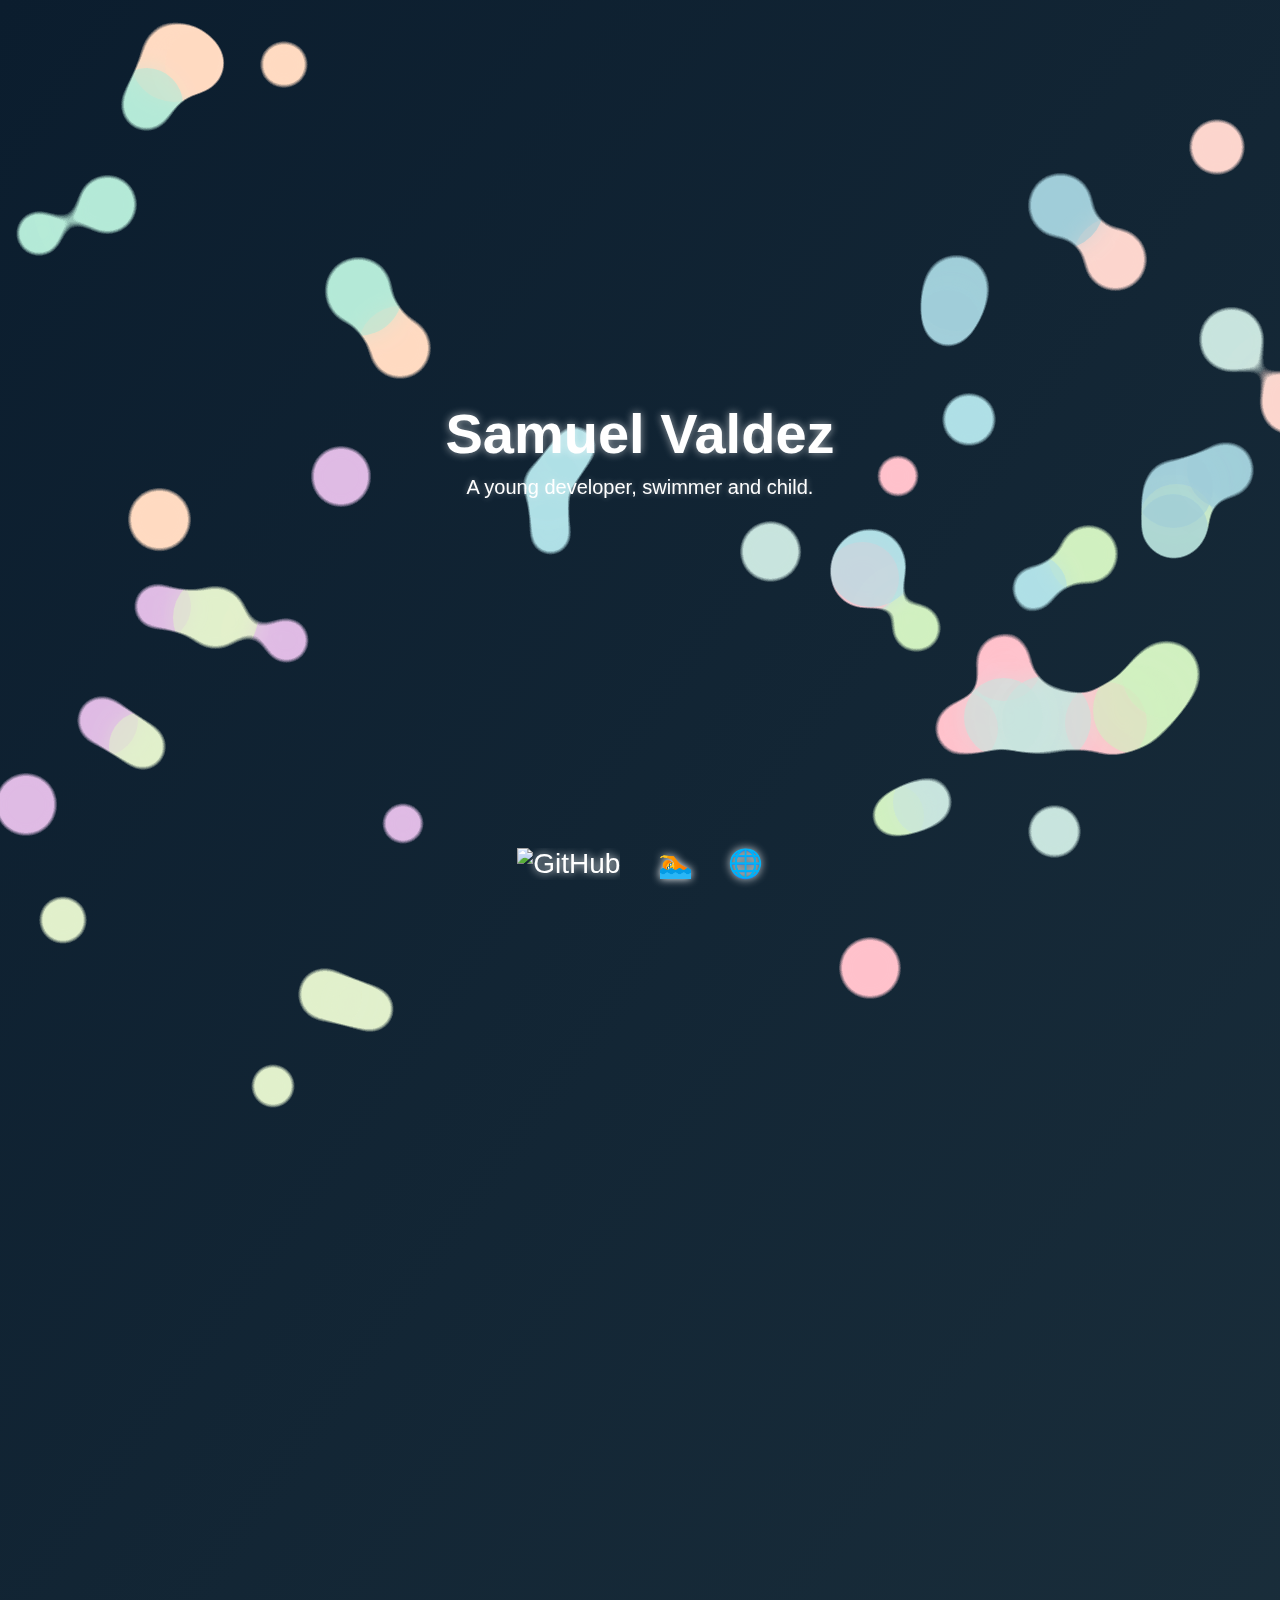
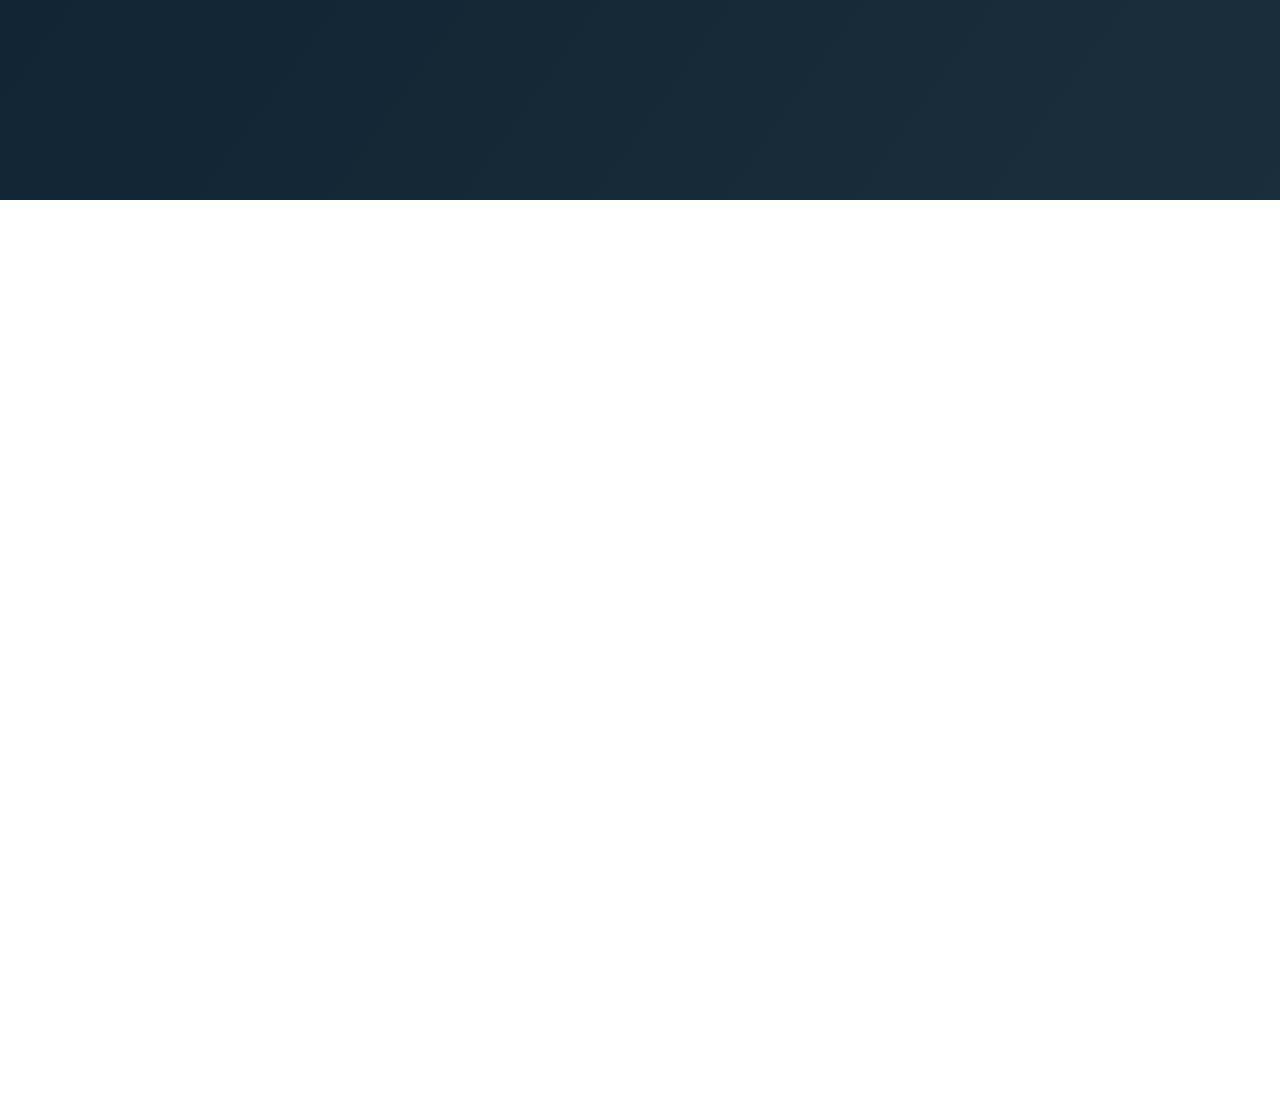
==== commit 2dd271d8: "Update index.html" ====
--- a/index.html
+++ b/index.html
@@ -4,15 +4,40 @@
   <meta charset="UTF-8" />
   <title>Soothing Blob Galaxy</title>
   <style>
-    body {
+    html, body {
       margin: 0;
+      padding: 0;
+      height: 200vh;
+      font-family: 'Segoe UI', sans-serif;
       background: linear-gradient(to bottom right, #0b1d2e, #1a2e3b);
-      overflow-y: scroll;
       overflow-x: hidden;
-      font-family: 'Segoe UI', sans-serif;
-      width: 100vw;
-      height: 200vh;
+    }
+
+    .intro-wrapper {
+      display: flex;
+      justify-content: center;
+      align-items: center;
+      flex-direction: column;
+      height: 100vh;
       position: relative;
+      z-index: 10;
+      pointer-events: none;
+      text-align: center;
+    }
+
+    .name {
+      color: white;
+      font-size: 56px;
+      font-weight: 600;
+      text-shadow: 0 0 8px rgba(255, 255, 255, 0.6);
+    }
+
+    .tagline {
+      color: white;
+      font-size: 20px;
+      font-weight: 300;
+      margin-top: 10px;
+      text-shadow: 0 0 6px rgba(255, 255, 255, 0.4);
     }
 
     .gooey-container {
@@ -21,6 +46,7 @@
       width: 100vw;
       height: 100vh;
       filter: url(#goo);
+      z-index: 0;
     }
 
     .blob {
@@ -39,31 +65,6 @@
       50%  { transform: scale(1.02, 0.98) rotate(2deg); }
     }
 
-    .intro {
-      position: absolute;
-      top: 50%;
-      left: 50%;
-      transform: translate(-50%, -50%);
-      text-align: center;
-      z-index: 10;
-      pointer-events: none;
-    }
-
-    .name {
-      color: white;
-      font-size: 56px;
-      font-weight: 600;
-      text-shadow: 0 0 8px rgba(255, 255, 255, 0.6);
-    }
-
-    .tagline {
-      color: white;
-      font-size: 20px;
-      font-weight: 300;
-      text-shadow: 0 0 6px rgba(255, 255, 255, 0.4);
-      margin-top: 10px;
-    }
-
     .footer-icons {
       position: absolute;
       bottom: 20px;
@@ -87,9 +88,8 @@
       text-shadow: 0 0 10px #80dfff;
     }
 
-    /* Projects Section */
     .projects-section {
-      position: absolute;
+      position: relative;
       top: 100vh;
       width: 100vw;
       height: 100vh;
@@ -131,7 +131,7 @@
   </style>
 </head>
 <body>
-  <div class="intro">
+  <div class="intro-wrapper">
     <div class="name">Samuel Valdez</div>
     <div class="tagline">A young developer, swimmer and child.</div>
   </div>
